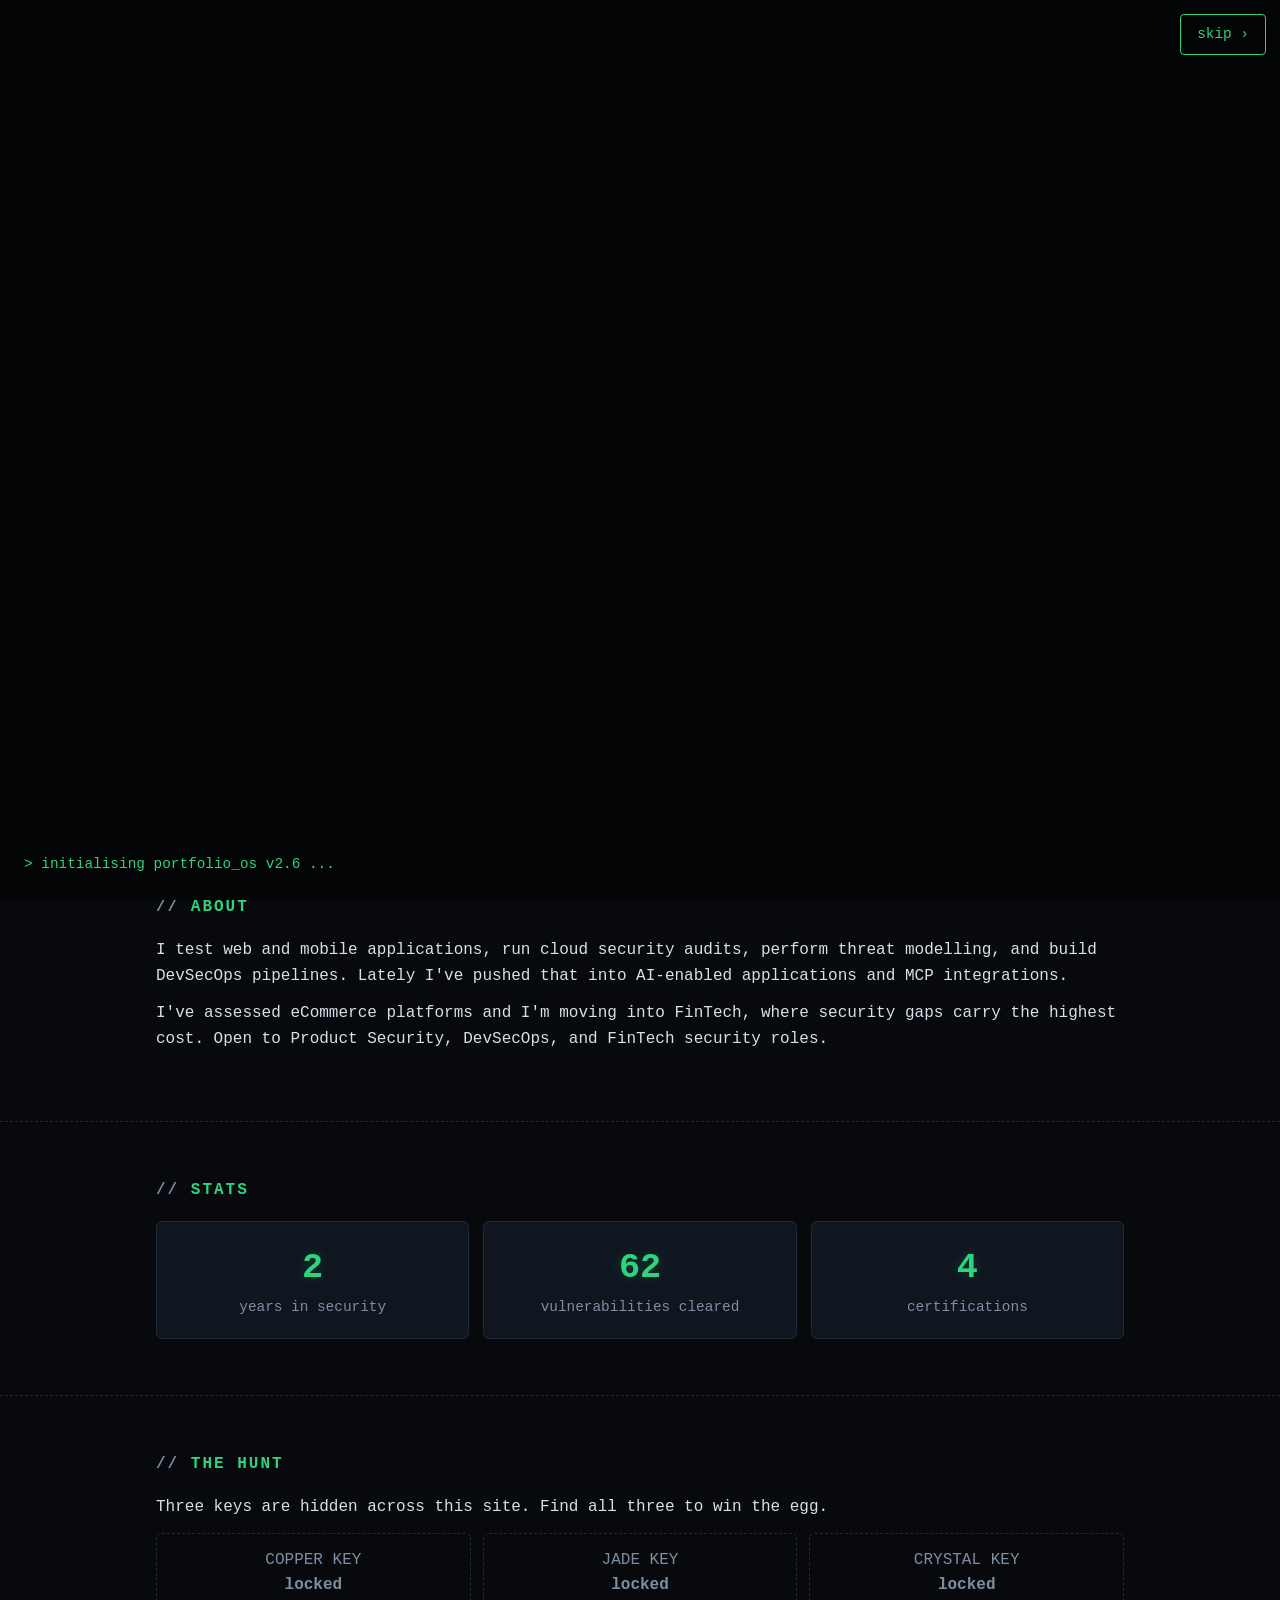
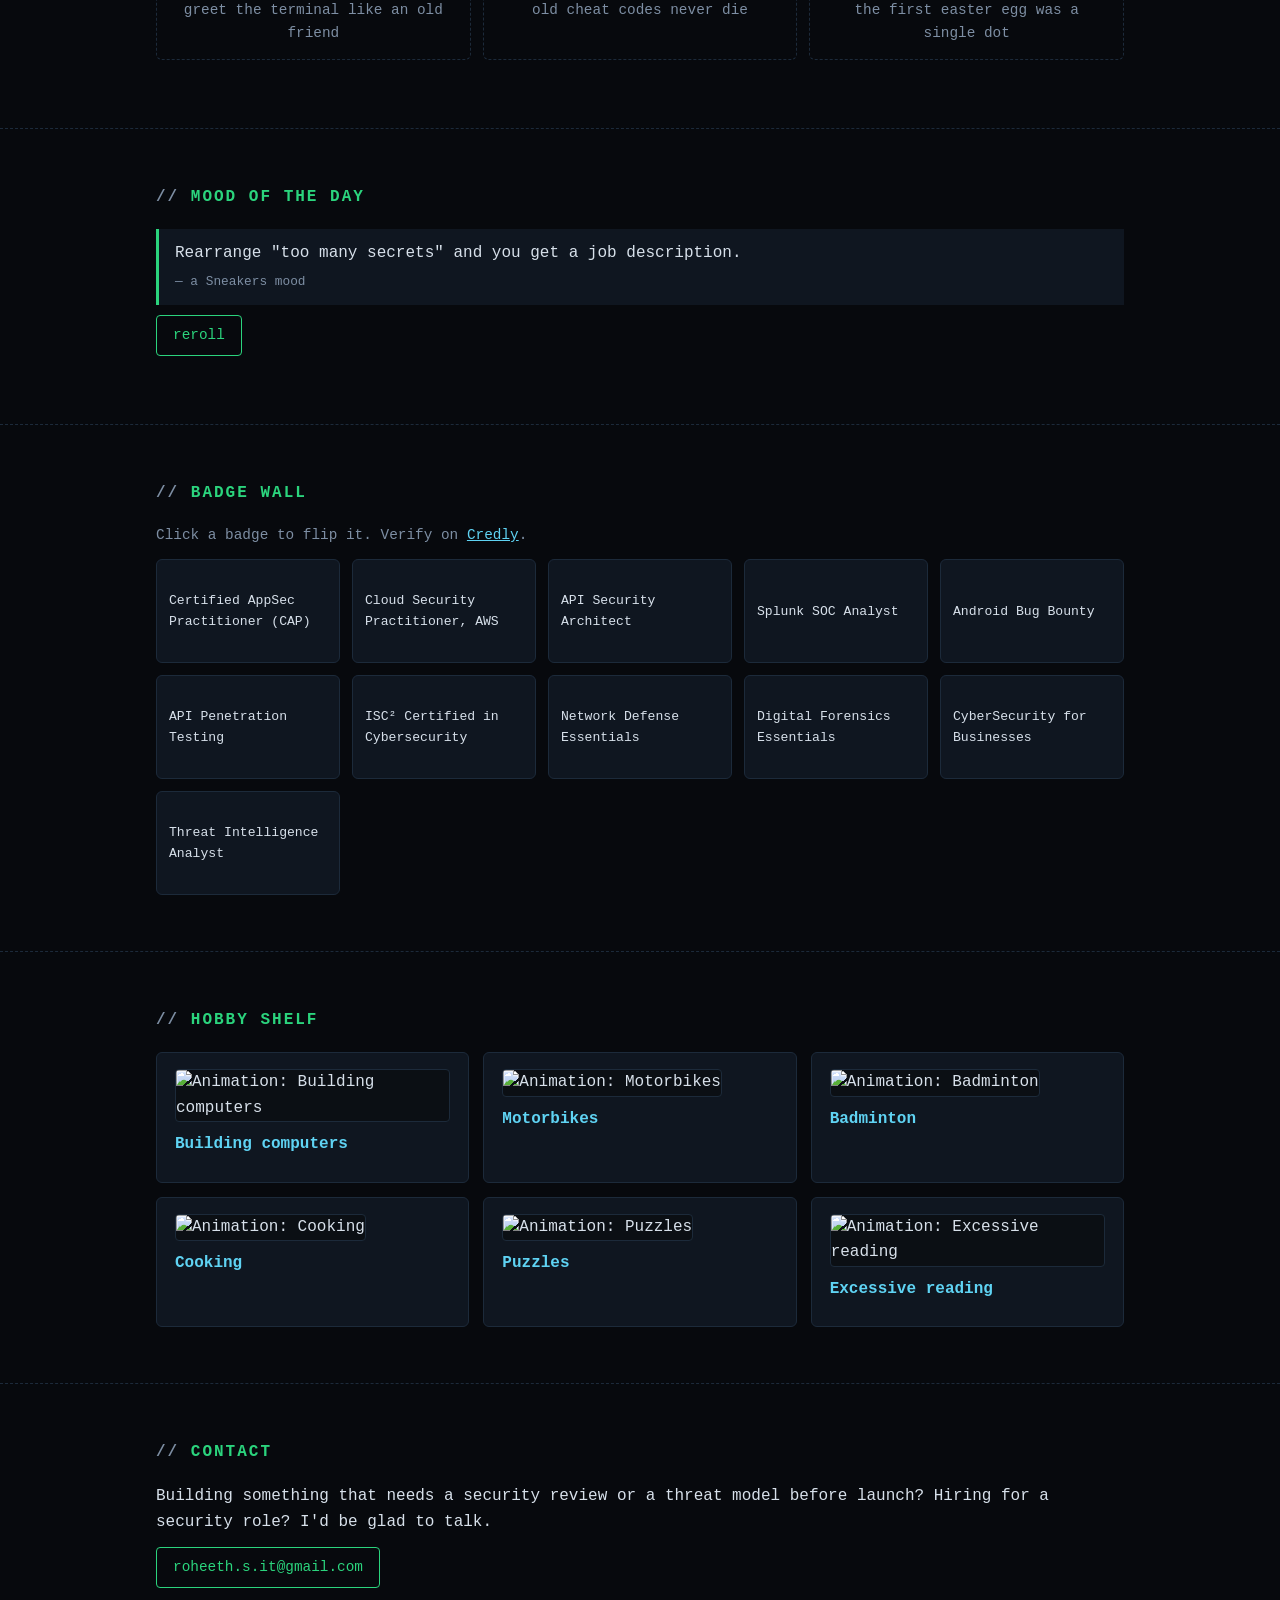
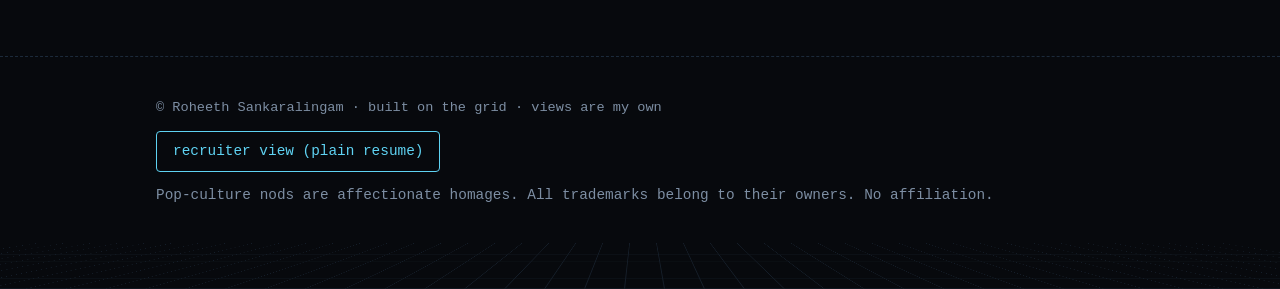
==== index.html @ 6120b622 "Add files via upload Yet to upload GIFs for tiles." ====
<!doctype html>
<html lang="en" data-theme="dark">
<head>
<meta charset="utf-8">
<meta name="viewport" content="width=device-width, initial-scale=1">
<title>Roheeth Sankaralingam | Senior Security Engineer</title>
<meta name="description" content="Senior Security Engineer: application, mobile, cloud, AI and MCP security, threat modelling, DevSecOps.">
<link rel="stylesheet" href="style.css">
</head>
<body>
<div id="boot"><button class="btn skip">skip ›</button><div class="out"></div></div>
<div id="xfade"></div>
<div id="progress"></div>
<div id="profiler"></div>
<nav class="top"><div class="wrap"><a class="brand" href="index.html">roheeth@ctos:~$</a><div class="links"><a href="index.html" class="on">home</a><a href="skills.html">skills</a><a href="photon.html">photon</a><a href="bahwan.html">bahwan</a><a href="resume.html">recruiter view</a></div></div></nav>

<header class="hero"><canvas id="rain" aria-hidden="true"></canvas><div class="wrap">
  <div>
    <p class="greet">&gt; Hello, friend.</p>
    <h1 class="glitch-text" data-text="Roheeth Sankaralingam">Roheeth Sankaralingam</h1>
    <p class="role">&gt; <span id="typed"></span><span class="caret"></span></p>
    <p class="lead">I find the flaw before someone else does, then help the team fix it in a way that holds. Five years across web, mobile, cloud, and AI-enabled application security.</p>
    <p><a class="btn" href="skills.html">open toolkit</a> <a class="btn alt" href="mailto:roheeth.s.it@gmail.com">say hi</a></p>
  </div>
  <div><svg class="avatar" viewBox="0 0 32 32" shape-rendering="crispEdges" role="img" aria-label="Original pixel-art hooded hacker with glowing mask">
  <rect x="9" y="2" width="14" height="2" fill="#1c2a3a"/><rect x="6" y="4" width="20" height="3" fill="#1c2a3a"/>
  <rect x="4" y="7" width="24" height="17" fill="#1c2a3a"/><rect x="5" y="6" width="22" height="1" fill="#2bd47d"/>
  <rect x="8" y="9" width="16" height="12" fill="#05070a"/>
  <rect x="10" y="12" width="4" height="2" fill="#2bd47d" class="eye"/><rect x="18" y="12" width="4" height="2" fill="#2bd47d" class="eye"/>
  <rect x="11" y="17" width="2" height="1" fill="#5fd3f3"/><rect x="13" y="18" width="6" height="1" fill="#5fd3f3"/><rect x="19" y="17" width="2" height="1" fill="#5fd3f3"/>
  <rect x="2" y="24" width="28" height="7" fill="#0f1620"/><rect x="2" y="24" width="28" height="1" fill="#2bd47d"/>
  <rect x="13" y="26" width="6" height="3" fill="#2bd47d"/>
  <rect x="0" y="13" width="32" height="1" fill="#ff4d6d" class="flick"/>
</svg></div>
</div></header>

<section><div class="wrap">
  <h2 class="reveal">about</h2>
  <p class="reveal">I test web and mobile applications, run cloud security audits, perform threat modelling, and build DevSecOps pipelines. Lately I've pushed that into AI-enabled applications and MCP integrations.</p>
  <p class="reveal">I've assessed eCommerce platforms and I'm moving into FinTech, where security gaps carry the highest cost. Open to Product Security, DevSecOps, and FinTech security roles.</p>
</div></section>

<section><div class="wrap">
  <h2 class="reveal">stats</h2>
  <div class="stats reveal">
    <div class="stat" data-profile="Experience|years|still curious|100"><div class="num" data-count="5">0</div><div class="muted">years in security</div></div>
    <div class="stat" data-profile="Findings|cleared|post-deployment VAPT|90"><div class="num" data-count="150" data-suffix="+">0</div><div class="muted">vulnerabilities cleared</div></div>
    <div class="stat" data-profile="Badges|collected|see wall below|80"><div class="num" data-count="11">0</div><div class="muted">certifications</div></div>
  </div>
</div></section>

<section id="hunt"><div class="wrap">
  <h2 class="reveal">the hunt</h2>
  <p class="reveal">Three keys are hidden across this site. Find all three to win the egg.</p>
  <div class="keys reveal">
    <div class="key copper">COPPER KEY<br><b>locked</b><div class="muted">greet the terminal like an old friend</div></div>
    <div class="key jade">JADE KEY<br><b>locked</b><div class="muted">old cheat codes never die</div></div>
    <div class="key crystal">CRYSTAL KEY<br><b>locked</b><div class="muted">the first easter egg was a single dot</div></div>
  </div>
  <p id="egg-msg" class="reveal"></p>
</div></section>

<section><div class="wrap">
  <h2 class="reveal">mood of the day</h2>
  <div id="mood" class="reveal"></div>
  <p style="margin-top:10px"><button id="mood-btn" class="btn">reroll</button></p>
</div></section>

<section><div class="wrap">
  <h2 class="reveal">badge wall</h2>
  <p class="muted reveal">Click a badge to flip it. Verify on <a href="https://www.credly.com/" target="_blank" rel="noopener">Credly</a>.</p>
  <div class="badges reveal"><div class="badge"><div class="badge-in"><div class="face">Certified AppSec Practitioner (CAP)</div><div class="face back">✓ unlocked · app security</div></div></div><div class="badge"><div class="badge-in"><div class="face">Cloud Security Practitioner, AWS</div><div class="face back">✓ unlocked · cloud</div></div></div><div class="badge"><div class="badge-in"><div class="face">API Security Architect</div><div class="face back">✓ unlocked · api architecture</div></div></div><div class="badge"><div class="badge-in"><div class="face">Splunk SOC Analyst</div><div class="face back">✓ unlocked · security operations</div></div></div><div class="badge"><div class="badge-in"><div class="face">Android Bug Bounty</div><div class="face back">✓ unlocked · mobile</div></div></div><div class="badge"><div class="badge-in"><div class="face">API Penetration Testing</div><div class="face back">✓ unlocked · api testing</div></div></div><div class="badge"><div class="badge-in"><div class="face">ISC² Certified in Cybersecurity</div><div class="face back">✓ unlocked · foundations</div></div></div><div class="badge"><div class="badge-in"><div class="face">Network Defense Essentials</div><div class="face back">✓ unlocked · network</div></div></div><div class="badge"><div class="badge-in"><div class="face">Digital Forensics Essentials</div><div class="face back">✓ unlocked · forensics</div></div></div><div class="badge"><div class="badge-in"><div class="face">CyberSecurity for Businesses</div><div class="face back">✓ unlocked · business risk</div></div></div><div class="badge"><div class="badge-in"><div class="face">Threat Intelligence Analyst</div><div class="face back">✓ unlocked · threat intel</div></div></div></div>
</div></section>

<section><div class="wrap">
  <h2 class="reveal">hobby shelf</h2>
  <div class="grid"><div class="card reveal" data-profile="Hardware|builder|cable management: questionable|90"><img src="gif/hobby-pc.gif" alt="Animation: Building computers" loading="lazy"><h3>Building computers</h3></div><div class="card reveal" data-profile="Mechanic|weekend|takes apart more than reassembles|70"><img src="gif/hobby-motorbike.gif" alt="Animation: Motorbikes" loading="lazy"><h3>Motorbikes</h3></div><div class="card reveal" data-profile="Athlete|smasher|net game strong|85"><img src="gif/hobby-badminton.gif" alt="Animation: Badminton" loading="lazy"><h3>Badminton</h3></div><div class="card reveal" data-profile="Chef|experimental|no CVEs reported yet|75"><img src="gif/hobby-cooking.gif" alt="Animation: Cooking" loading="lazy"><h3>Cooking</h3></div><div class="card reveal" data-profile="Solver|compulsive|see: The Hunt|95"><img src="gif/hobby-puzzle.gif" alt="Animation: Puzzles" loading="lazy"><h3>Puzzles</h3></div><div class="card reveal" data-profile="Reader|unstoppable|backlog: infinite|99"><img src="gif/hobby-reading.gif" alt="Animation: Excessive reading" loading="lazy"><h3>Excessive reading</h3></div></div>
</div></section>

<section><div class="wrap">
  <h2 class="reveal">contact</h2>
  <p class="reveal">Building something that needs a security review or a threat model before launch? Hiring for a security role? I'd be glad to talk.</p>
  <p class="reveal"><a class="btn" href="mailto:roheeth.s.it@gmail.com">roheeth.s.it@gmail.com</a></p>
</div></section>

<footer><div class="wrap">
  <p>© Roheeth Sankaralingam · built on the grid · views are my own</p>
  <p><a class="btn alt" href="resume.html">recruiter view (plain resume)</a></p>
  <p class="muted">Pop-culture nods are affectionate homages. All trademarks belong to their owners. No affiliation.</p>
</div></footer>
<div id="fx"><button class="btn" id="term-open">terminal [`]</button><button class="btn alt" id="theme">light mode</button></div>
<div id="term" role="dialog" aria-label="Terminal"><div class="bar"><span>roheeth@portfolio_os</span><button id="term-close" aria-label="Close">×</button></div><div class="out" id="term-out"></div><div class="row"><span>$&nbsp;</span><input id="term-in" autocomplete="off" aria-label="Terminal input"></div></div>
<script src="app.js"></script>
</body>
</html>
---- style.css ----
/* ===== Theme tokens: dark terminal by default, light via toggle ===== */
:root{--bg:#07090d;--panel:#0f1620;--line:#1c2a3a;--text:#d7e0ea;--muted:#7d8ea3;--green:#2bd47d;--cyan:#5fd3f3;--red:#ff4d6d;--yellow:#f0c850;--glow:rgba(43,212,125,.22)}
:root[data-theme="light"]{--bg:#f4f7fb;--panel:#ffffff;--line:#d6dfea;--text:#152033;--muted:#5a6b80;--green:#0f8f52;--cyan:#1f6fa8;--red:#c4304b;--yellow:#a37a00;--glow:rgba(31,111,168,.18)}
*{box-sizing:border-box}
html{scroll-behavior:smooth}
body{margin:0;font-family:"JetBrains Mono","Fira Code",ui-monospace,Menlo,Consolas,monospace;background:var(--bg);color:var(--text);line-height:1.6;overflow-x:hidden}
body::after{content:"";position:fixed;inset:0;pointer-events:none;z-index:50;background:repeating-linear-gradient(0deg,rgba(255,255,255,.025) 0 1px,transparent 1px 3px)}
:root[data-theme="light"] body::after{display:none}
a{color:var(--cyan)}
.wrap{max-width:1000px;margin:0 auto;padding:0 16px}
p{margin:0 0 12px}
h1{font-size:clamp(2rem,6vw,3.2rem);margin:0 0 6px;line-height:1.1;color:var(--text)}
h2{font-size:1rem;text-transform:uppercase;letter-spacing:2px;color:var(--green);margin:0 0 18px}
h2::before{content:"// ";color:var(--muted)}
h3{margin:0 0 8px;font-size:1rem;color:var(--cyan)}
ul{margin:0;padding-left:18px}li{margin-bottom:4px}
.muted{color:var(--muted);font-size:.9rem}
section{padding:56px 0;border-bottom:1px dashed var(--line)}

/* ===== Nav ===== */
nav.top{position:sticky;top:0;z-index:20;background:color-mix(in srgb,var(--bg) 88%,transparent);backdrop-filter:blur(6px);border-bottom:1px solid var(--line)}
nav.top .wrap{display:flex;flex-wrap:wrap;gap:6px 14px;align-items:center;justify-content:space-between;padding-top:10px;padding-bottom:10px}
.brand{color:var(--green);text-decoration:none;font-weight:bold}
.brand::after{content:"_";animation:blink 1s steps(1) infinite}
nav .links a{color:var(--muted);text-decoration:none;margin-left:12px;font-size:.9rem}
nav .links a.on,nav .links a:hover{color:var(--green)}
#progress{position:fixed;top:0;left:0;height:2px;width:0;background:var(--green);z-index:30;box-shadow:0 0 8px var(--green)}
@keyframes blink{50%{opacity:0}}

/* ===== Buttons ===== */
.btn{display:inline-block;padding:8px 16px;border:1px solid var(--green);color:var(--green);background:transparent;text-decoration:none;font:inherit;font-size:.9rem;cursor:pointer;border-radius:4px;transition:background .2s,color .2s,box-shadow .2s}
.btn:hover{background:var(--green);color:var(--bg);box-shadow:0 0 14px var(--glow)}
.btn.alt{border-color:var(--cyan);color:var(--cyan)}
.btn.alt:hover{background:var(--cyan);color:var(--bg)}
#fx{position:fixed;bottom:12px;right:12px;z-index:25;display:flex;gap:8px;flex-wrap:wrap;justify-content:flex-end}
#fx .btn{background:var(--panel)}

/* ===== Hero + matrix rain ===== */
header.hero{position:relative;min-height:88vh;display:flex;align-items:center;overflow:hidden;border-bottom:1px solid var(--line)}
#rain{position:absolute;inset:0;width:100%;height:100%;opacity:.18;z-index:0}
.hero .wrap{position:relative;z-index:1;display:grid;grid-template-columns:1.4fr 1fr;gap:28px;align-items:center;width:100%}
@media (max-width:760px){.hero .wrap{grid-template-columns:1fr}}
.greet{color:var(--green);margin-bottom:10px}
.role{color:var(--cyan);min-height:1.6em}
.caret{display:inline-block;width:8px;height:1em;background:var(--green);vertical-align:-2px;margin-left:2px;animation:blink 1s steps(1) infinite}
.lead{max-width:620px}
.glitch-text{position:relative;display:inline-block}
.glitch-text::before,.glitch-text::after{content:attr(data-text);position:absolute;left:0;top:0;width:100%;overflow:hidden;opacity:0}
.glitch-text::before{color:var(--red);animation:g1 4s infinite}
.glitch-text::after{color:var(--cyan);animation:g2 4s infinite}
@keyframes g1{0%,90%,100%{opacity:0}91%{opacity:.8;transform:translate(-3px,-1px);clip-path:inset(10% 0 55% 0)}94%{opacity:.8;transform:translate(3px,1px);clip-path:inset(60% 0 5% 0)}}
@keyframes g2{0%,92%,100%{opacity:0}93%{opacity:.8;transform:translate(3px,0);clip-path:inset(30% 0 40% 0)}96%{opacity:.8;transform:translate(-2px,1px);clip-path:inset(5% 0 75% 0)}}

/* ===== Avatar ===== */
.avatar{width:100%;max-width:260px;margin:0 auto;display:block;filter:drop-shadow(0 0 22px var(--glow));animation:float 4s ease-in-out infinite}
@keyframes float{50%{transform:translateY(-8px)}}
.avatar .eye{animation:eyes 4s infinite}
@keyframes eyes{0%,45%,55%,100%{opacity:1}50%{opacity:.2}}
.avatar .flick{animation:flick 6s steps(1) infinite;opacity:0}
@keyframes flick{0%,90%,100%{opacity:0}91%,94%{opacity:1}}

/* ===== Reveal ===== */
.reveal{opacity:0;transform:translateY(20px);transition:opacity .6s,transform .6s}
.reveal.in{opacity:1;transform:none}

/* ===== Cards ===== */
.grid{display:grid;gap:14px;grid-template-columns:repeat(auto-fit,minmax(250px,1fr))}
.card{position:relative;background:var(--panel);border:1px solid var(--line);border-radius:6px;padding:16px 18px;transition:transform .25s,border-color .25s,box-shadow .25s}
.card:hover{transform:translateY(-3px);border-color:var(--green);box-shadow:0 0 18px -6px var(--glow)}
.card img{width:100%;height:auto;aspect-ratio:16/9;object-fit:cover;border-radius:4px;border:1px solid var(--line);margin-bottom:10px;background:#0b0f14;image-rendering:pixelated}
.hidden{display:none!important}
.tabs{display:flex;flex-wrap:wrap;gap:8px;margin-bottom:18px}
.tab{background:transparent;color:var(--muted);border:1px solid var(--line);padding:6px 12px;cursor:pointer;font:inherit;font-size:.85rem;border-radius:4px}
.tab.active,.tab:hover{color:var(--green);border-color:var(--green)}

/* ===== ctOS-style profiler tooltip ===== */
#profiler{position:fixed;z-index:40;pointer-events:none;width:240px;background:rgba(7,9,13,.94);border:1px solid var(--cyan);border-left:3px solid var(--cyan);color:#d7e0ea;font-size:.75rem;padding:10px 12px;opacity:0;transform:translateY(6px);transition:opacity .15s,transform .15s}
#profiler.show{opacity:1;transform:none}
#profiler .hd{color:var(--cyan);letter-spacing:1px;margin-bottom:4px}
#profiler .row{display:flex;justify-content:space-between;gap:8px}
#profiler .k{color:#7d8ea3}
#profiler .bar{height:4px;background:#1c2a3a;margin-top:6px}
#profiler .bar i{display:block;height:100%;background:var(--green)}

/* ===== Stats ===== */
.stats{display:grid;gap:14px;grid-template-columns:repeat(auto-fit,minmax(160px,1fr))}
.stat{text-align:center;padding:18px;background:var(--panel);border:1px solid var(--line);border-radius:6px}
.stat .num{font-size:2.2rem;font-weight:bold;color:var(--green);text-shadow:0 0 12px var(--glow)}

/* ===== Badges ===== */
.badges{display:grid;gap:12px;grid-template-columns:repeat(auto-fill,minmax(180px,1fr))}
.badge{perspective:800px;height:104px;cursor:pointer}
.badge-in{position:relative;width:100%;height:100%;transition:transform .6s;transform-style:preserve-3d}
.badge.flip .badge-in{transform:rotateY(180deg)}
.face{position:absolute;inset:0;backface-visibility:hidden;border-radius:6px;padding:12px;display:flex;align-items:center;font-size:.82rem;background:var(--panel);border:1px solid var(--line)}
.face.back{transform:rotateY(180deg);border-color:var(--green);color:var(--green)}

/* ===== Timeline ===== */
.timeline{border-left:2px solid var(--line);padding-left:22px}
.tl{position:relative;margin-bottom:24px}
.tl::before{content:"";position:absolute;left:-29px;top:6px;width:12px;height:12px;background:var(--green);box-shadow:0 0 10px var(--green)}

/* ===== Mood ===== */
#mood{border-left:3px solid var(--green);background:var(--panel);padding:12px 16px;min-height:60px}
#mood .src{display:block;color:var(--muted);font-size:.8rem;margin-top:6px}

/* ===== The Hunt (keys) ===== */
.keys{display:flex;gap:12px;flex-wrap:wrap;margin:12px 0}
.key{flex:1;min-width:150px;padding:14px;border:1px dashed var(--line);border-radius:6px;text-align:center;color:var(--muted)}
.key.got{border-style:solid;color:var(--bg);font-weight:bold}
.key.copper.got{background:#c77b43}.key.jade.got{background:#2fae7a}.key.crystal.got{background:#9fd8ff}
#egg-msg{color:var(--green)}
.egg{display:inline-block;width:6px;height:6px;background:var(--muted);opacity:.35;cursor:pointer;vertical-align:middle;margin-left:6px}
.egg:hover{opacity:1;background:var(--yellow)}

/* ===== Terminal ===== */
#term{position:fixed;right:12px;bottom:60px;width:min(460px,calc(100vw - 24px));height:320px;background:#05070a;color:#b6ffd6;font-size:.82rem;border:1px solid var(--green);border-radius:6px;display:none;flex-direction:column;z-index:45;box-shadow:0 0 30px rgba(43,212,125,.25)}
#term.open{display:flex}
#term .bar{display:flex;justify-content:space-between;padding:6px 10px;background:#0d1a12;color:#7ddca8}
#term .bar button{background:none;border:0;color:#7ddca8;cursor:pointer;font-size:1rem}
#term .out{flex:1;overflow:auto;padding:10px;white-space:pre-wrap}
#term .row{display:flex;padding:0 10px 10px}
#term input{flex:1;background:transparent;border:0;color:inherit;font:inherit;outline:none}

/* ===== Boot screen ===== */
#boot{position:fixed;inset:0;z-index:100;background:#030405;color:#2bd47d;font-size:.9rem;padding:24px;display:none;flex-direction:column;justify-content:flex-end;white-space:pre-wrap}
#boot.show{display:flex}
#boot .skip{position:absolute;top:14px;right:14px}

/* ===== Page glitch transition ===== */
#xfade{position:fixed;inset:0;z-index:90;pointer-events:none;background:#030405;opacity:0}
#xfade.go{animation:xf .35s steps(4) forwards}
@keyframes xf{0%{opacity:0}50%{opacity:1;clip-path:inset(0 0 40% 0)}100%{opacity:1}}

/* ===== Matrix (Konami) ===== */
body.matrix{--bg:#000;--panel:#020b04;--line:#0f3a1c;--text:#3dff7a;--muted:#1f9a49;--cyan:#7bffa8}
body.matrix #rain{opacity:.5}

/* ===== Neon grid footer (Tron nod) ===== */
footer{position:relative;padding:40px 0 70px;color:var(--muted);font-size:.85rem;overflow:hidden}
footer::before{content:"";position:absolute;left:-20%;right:-20%;bottom:0;height:120px;background:linear-gradient(transparent 0 0),repeating-linear-gradient(90deg,var(--line) 0 1px,transparent 1px 40px),repeating-linear-gradient(0deg,var(--line) 0 1px,transparent 1px 20px);transform:perspective(200px) rotateX(55deg);transform-origin:bottom;opacity:.6;pointer-events:none}
footer .wrap{position:relative}

@media (prefers-reduced-motion:reduce){*,*::before,*::after{animation:none!important;transition:none!important}.reveal{opacity:1;transform:none}html{scroll-behavior:auto}#rain{display:none}}
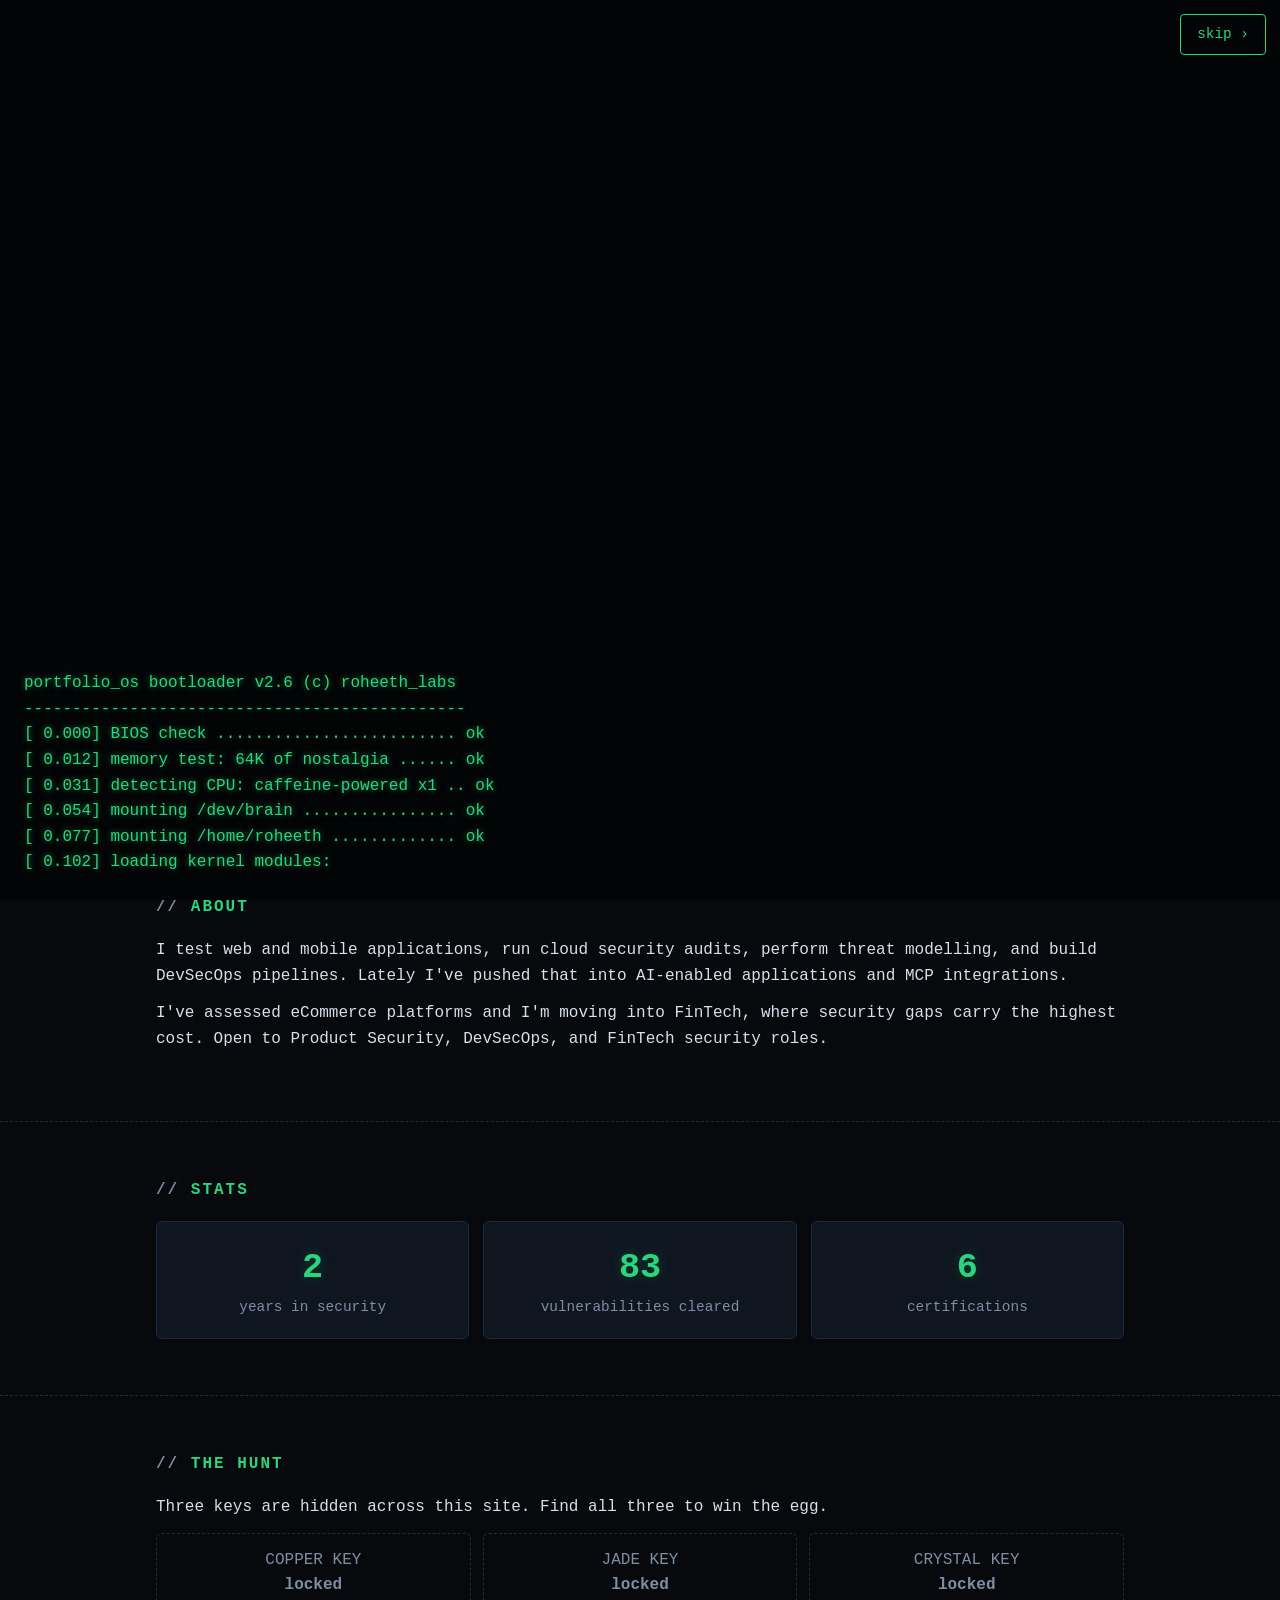
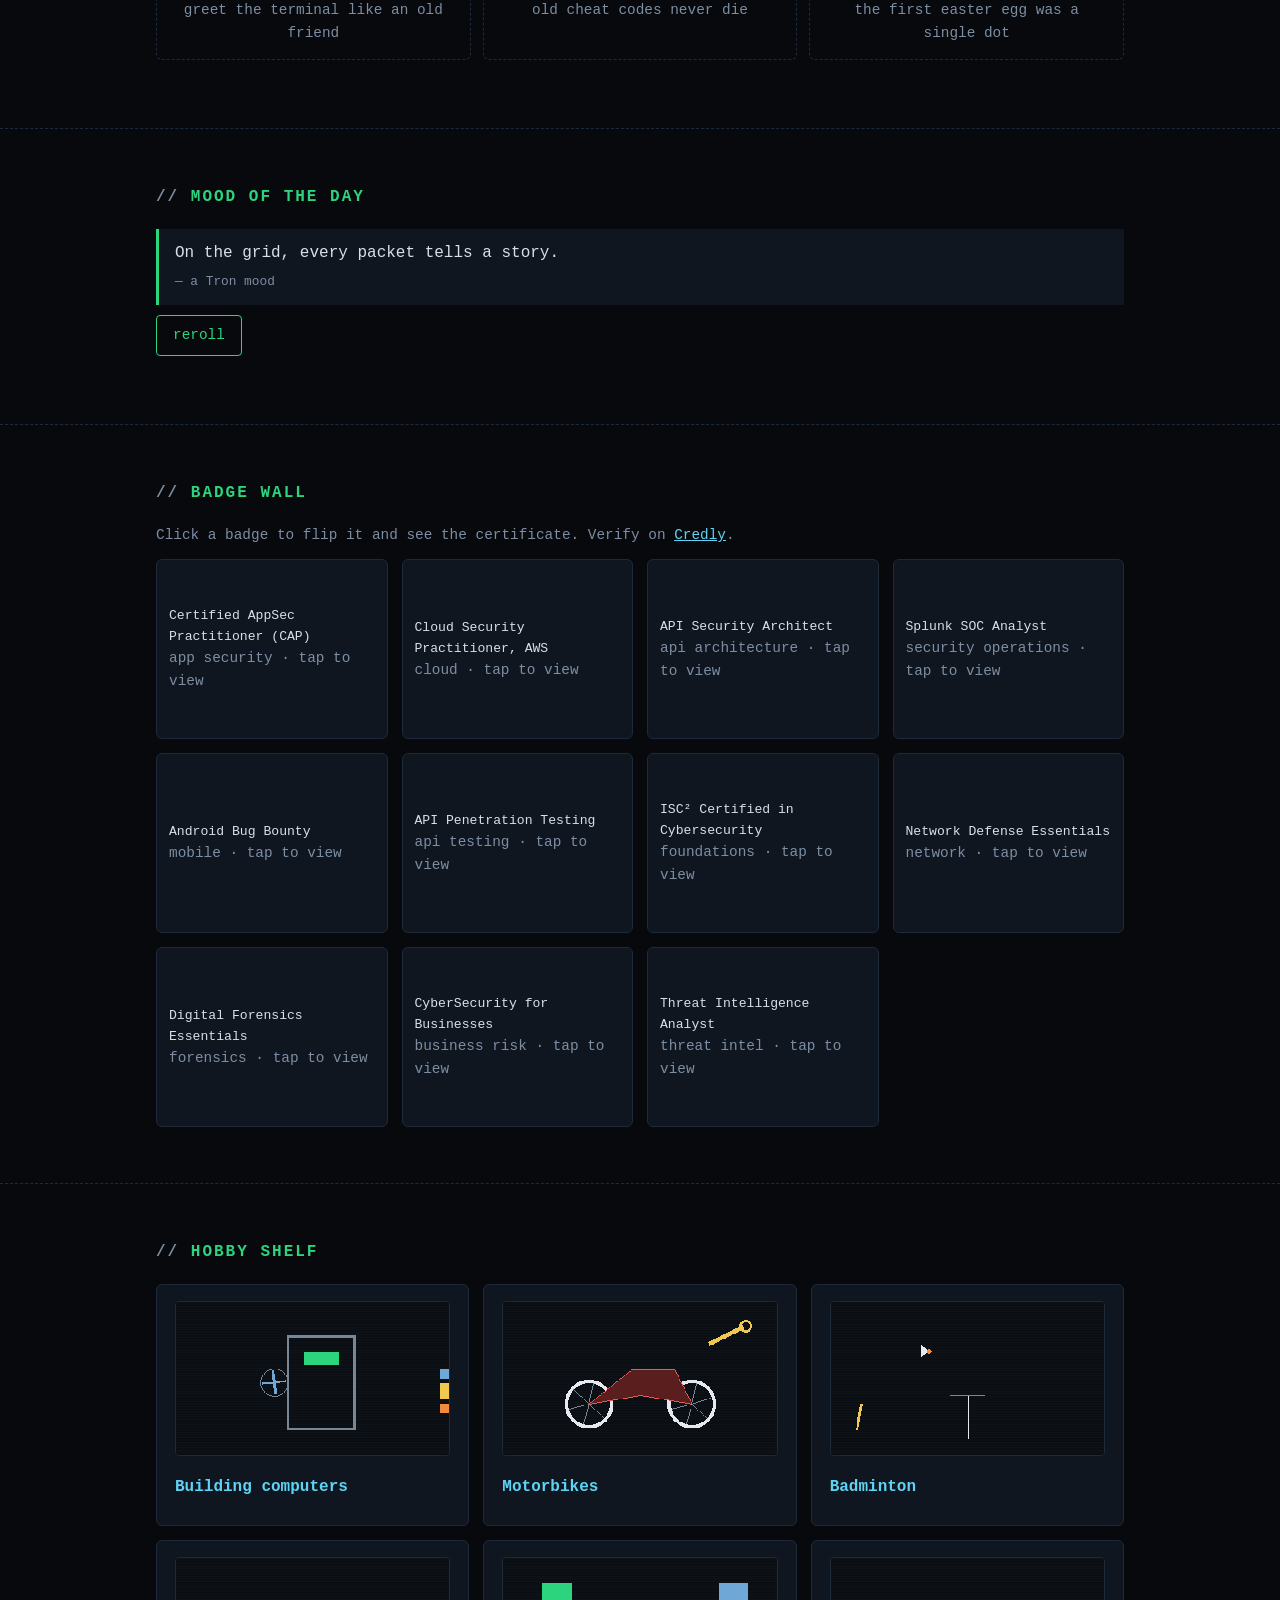
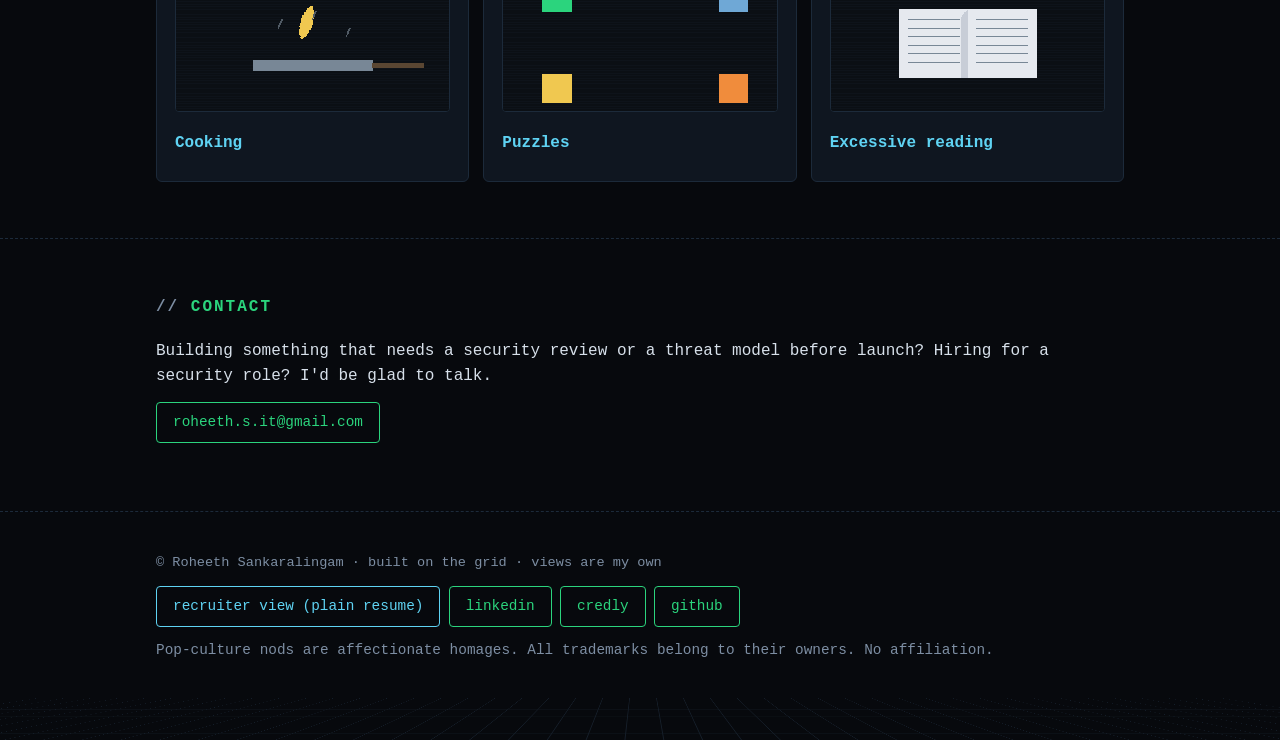
==== commit d6c3916b: "badge update, adding certificate PNGs" ====
--- a/index.html
+++ b/index.html
@@ -68,8 +68,8 @@
 
 <section><div class="wrap">
   <h2 class="reveal">badge wall</h2>
-  <p class="muted reveal">Click a badge to flip it. Verify on <a href="https://www.credly.com/" target="_blank" rel="noopener">Credly</a>.</p>
-  <div class="badges reveal"><div class="badge"><div class="badge-in"><div class="face">Certified AppSec Practitioner (CAP)</div><div class="face back">✓ unlocked · app security</div></div></div><div class="badge"><div class="badge-in"><div class="face">Cloud Security Practitioner, AWS</div><div class="face back">✓ unlocked · cloud</div></div></div><div class="badge"><div class="badge-in"><div class="face">API Security Architect</div><div class="face back">✓ unlocked · api architecture</div></div></div><div class="badge"><div class="badge-in"><div class="face">Splunk SOC Analyst</div><div class="face back">✓ unlocked · security operations</div></div></div><div class="badge"><div class="badge-in"><div class="face">Android Bug Bounty</div><div class="face back">✓ unlocked · mobile</div></div></div><div class="badge"><div class="badge-in"><div class="face">API Penetration Testing</div><div class="face back">✓ unlocked · api testing</div></div></div><div class="badge"><div class="badge-in"><div class="face">ISC² Certified in Cybersecurity</div><div class="face back">✓ unlocked · foundations</div></div></div><div class="badge"><div class="badge-in"><div class="face">Network Defense Essentials</div><div class="face back">✓ unlocked · network</div></div></div><div class="badge"><div class="badge-in"><div class="face">Digital Forensics Essentials</div><div class="face back">✓ unlocked · forensics</div></div></div><div class="badge"><div class="badge-in"><div class="face">CyberSecurity for Businesses</div><div class="face back">✓ unlocked · business risk</div></div></div><div class="badge"><div class="badge-in"><div class="face">Threat Intelligence Analyst</div><div class="face back">✓ unlocked · threat intel</div></div></div></div>
+  <p class="muted reveal">Click a badge to flip it and see the certificate. Verify on <a href="https://www.credly.com/users/roheeth-s/badges/credly" target="_blank" rel="noopener">Credly</a>.</p>
+  <div class="badges reveal"><div class="badge"><div class="badge-in"><div class="face"><span>Certified AppSec Practitioner (CAP)<br><small class="muted">app security · tap to view</small></span></div><div class="face back"><img class="cert-img" data-cert="certs/01-cap" alt="Certificate: Certified AppSec Practitioner (CAP)" loading="lazy"><a class="cert-open" href="#" target="_blank" rel="noopener">view full size ↗</a></div></div></div><div class="badge"><div class="badge-in"><div class="face"><span>Cloud Security Practitioner, AWS<br><small class="muted">cloud · tap to view</small></span></div><div class="face back"><img class="cert-img" data-cert="certs/02-ccsp-aws" alt="Certificate: Cloud Security Practitioner, AWS" loading="lazy"><a class="cert-open" href="#" target="_blank" rel="noopener">view full size ↗</a></div></div></div><div class="badge"><div class="badge-in"><div class="face"><span>API Security Architect<br><small class="muted">api architecture · tap to view</small></span></div><div class="face back"><img class="cert-img" data-cert="certs/03-api-security-architect" alt="Certificate: API Security Architect" loading="lazy"><a class="cert-open" href="#" target="_blank" rel="noopener">view full size ↗</a></div></div></div><div class="badge"><div class="badge-in"><div class="face"><span>Splunk SOC Analyst<br><small class="muted">security operations · tap to view</small></span></div><div class="face back"><img class="cert-img" data-cert="certs/04-splunk-soc" alt="Certificate: Splunk SOC Analyst" loading="lazy"><a class="cert-open" href="#" target="_blank" rel="noopener">view full size ↗</a></div></div></div><div class="badge"><div class="badge-in"><div class="face"><span>Android Bug Bounty<br><small class="muted">mobile · tap to view</small></span></div><div class="face back"><img class="cert-img" data-cert="certs/05-android-bug-bounty" alt="Certificate: Android Bug Bounty" loading="lazy"><a class="cert-open" href="#" target="_blank" rel="noopener">view full size ↗</a></div></div></div><div class="badge"><div class="badge-in"><div class="face"><span>API Penetration Testing<br><small class="muted">api testing · tap to view</small></span></div><div class="face back"><img class="cert-img" data-cert="certs/06-api-pentesting" alt="Certificate: API Penetration Testing" loading="lazy"><a class="cert-open" href="#" target="_blank" rel="noopener">view full size ↗</a></div></div></div><div class="badge"><div class="badge-in"><div class="face"><span>ISC² Certified in Cybersecurity<br><small class="muted">foundations · tap to view</small></span></div><div class="face back"><img class="cert-img" data-cert="certs/07-isc2-cc" alt="Certificate: ISC² Certified in Cybersecurity" loading="lazy"><a class="cert-open" href="#" target="_blank" rel="noopener">view full size ↗</a></div></div></div><div class="badge"><div class="badge-in"><div class="face"><span>Network Defense Essentials<br><small class="muted">network · tap to view</small></span></div><div class="face back"><img class="cert-img" data-cert="certs/08-network-defense" alt="Certificate: Network Defense Essentials" loading="lazy"><a class="cert-open" href="#" target="_blank" rel="noopener">view full size ↗</a></div></div></div><div class="badge"><div class="badge-in"><div class="face"><span>Digital Forensics Essentials<br><small class="muted">forensics · tap to view</small></span></div><div class="face back"><img class="cert-img" data-cert="certs/09-digital-forensics" alt="Certificate: Digital Forensics Essentials" loading="lazy"><a class="cert-open" href="#" target="_blank" rel="noopener">view full size ↗</a></div></div></div><div class="badge"><div class="badge-in"><div class="face"><span>CyberSecurity for Businesses<br><small class="muted">business risk · tap to view</small></span></div><div class="face back"><img class="cert-img" data-cert="certs/10-cybersecurity-business" alt="Certificate: CyberSecurity for Businesses" loading="lazy"><a class="cert-open" href="#" target="_blank" rel="noopener">view full size ↗</a></div></div></div><div class="badge"><div class="badge-in"><div class="face"><span>Threat Intelligence Analyst<br><small class="muted">threat intel · tap to view</small></span></div><div class="face back"><img class="cert-img" data-cert="certs/11-threat-intel" alt="Certificate: Threat Intelligence Analyst" loading="lazy"><a class="cert-open" href="#" target="_blank" rel="noopener">view full size ↗</a></div></div></div></div>
 </div></section>
 
 <section><div class="wrap">
@@ -85,7 +85,7 @@
 
 <footer><div class="wrap">
   <p>© Roheeth Sankaralingam · built on the grid · views are my own</p>
-  <p><a class="btn alt" href="resume.html">recruiter view (plain resume)</a></p>
+  <p><a class="btn alt" href="resume.html">recruiter view (plain resume)</a> <a class="btn" href="https://www.linkedin.com/in/roheeth-s-057416166/" target="_blank" rel="noopener">linkedin</a> <a class="btn" href="https://www.credly.com/users/roheeth-s/badges/credly" target="_blank" rel="noopener">credly</a> <a class="btn" href="https://github.com/retr0-secops" target="_blank" rel="noopener">github</a></p>
   <p class="muted">Pop-culture nods are affectionate homages. All trademarks belong to their owners. No affiliation.</p>
 </div></footer>
 <div id="fx"><button class="btn" id="term-open">terminal [`]</button><button class="btn alt" id="theme">light mode</button></div>
--- a/style.css
+++ b/style.css
@@ -88,12 +88,14 @@
 .stat .num{font-size:2.2rem;font-weight:bold;color:var(--green);text-shadow:0 0 12px var(--glow)}
 
 /* ===== Badges ===== */
-.badges{display:grid;gap:12px;grid-template-columns:repeat(auto-fill,minmax(180px,1fr))}
-.badge{perspective:800px;height:104px;cursor:pointer}
+.badges{display:grid;gap:14px;grid-template-columns:repeat(auto-fill,minmax(220px,1fr))}
+.badge{perspective:900px;height:180px;cursor:pointer}
 .badge-in{position:relative;width:100%;height:100%;transition:transform .6s;transform-style:preserve-3d}
 .badge.flip .badge-in{transform:rotateY(180deg)}
 .face{position:absolute;inset:0;backface-visibility:hidden;border-radius:6px;padding:12px;display:flex;align-items:center;font-size:.82rem;background:var(--panel);border:1px solid var(--line)}
-.face.back{transform:rotateY(180deg);border-color:var(--green);color:var(--green)}
+.face.back{transform:rotateY(180deg);border-color:var(--green);color:var(--green);flex-direction:column;justify-content:center;padding:8px;gap:6px}
+.cert-img{width:100%;flex:1;min-height:0;object-fit:contain;background:#fff;border-radius:3px}
+.cert-open{font-size:.75rem;color:var(--green)}
 
 /* ===== Timeline ===== */
 .timeline{border-left:2px solid var(--line);padding-left:22px}
@@ -123,7 +125,7 @@
 #term input{flex:1;background:transparent;border:0;color:inherit;font:inherit;outline:none}
 
 /* ===== Boot screen ===== */
-#boot{position:fixed;inset:0;z-index:100;background:#030405;color:#2bd47d;font-size:.9rem;padding:24px;display:none;flex-direction:column;justify-content:flex-end;white-space:pre-wrap}
+#boot{position:fixed;inset:0;z-index:100;background:#030405;color:#2bd47d;font-size:clamp(.7rem,1.6vw,1rem);padding:24px;display:none;flex-direction:column;justify-content:flex-end;white-space:pre;overflow:hidden;text-shadow:0 0 6px rgba(43,212,125,.6)}
 #boot.show{display:flex}
 #boot .skip{position:absolute;top:14px;right:14px}
 
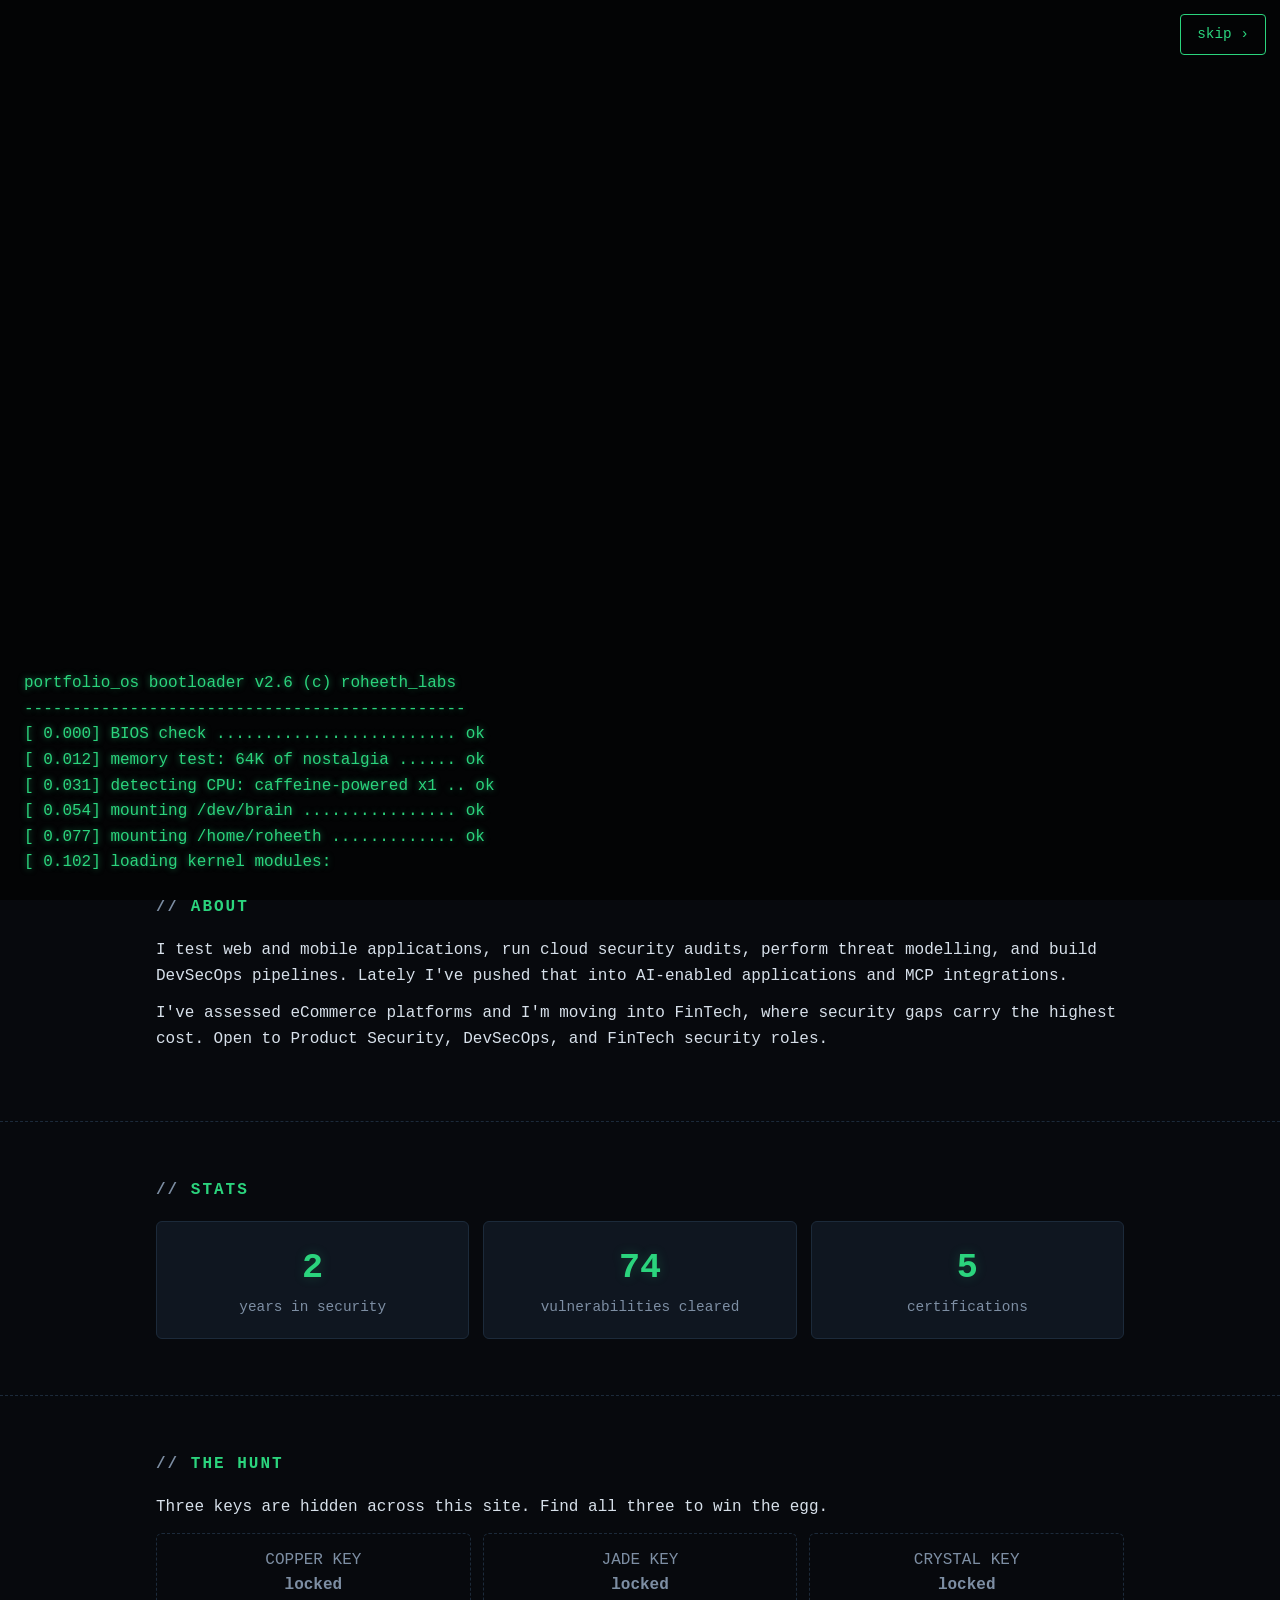
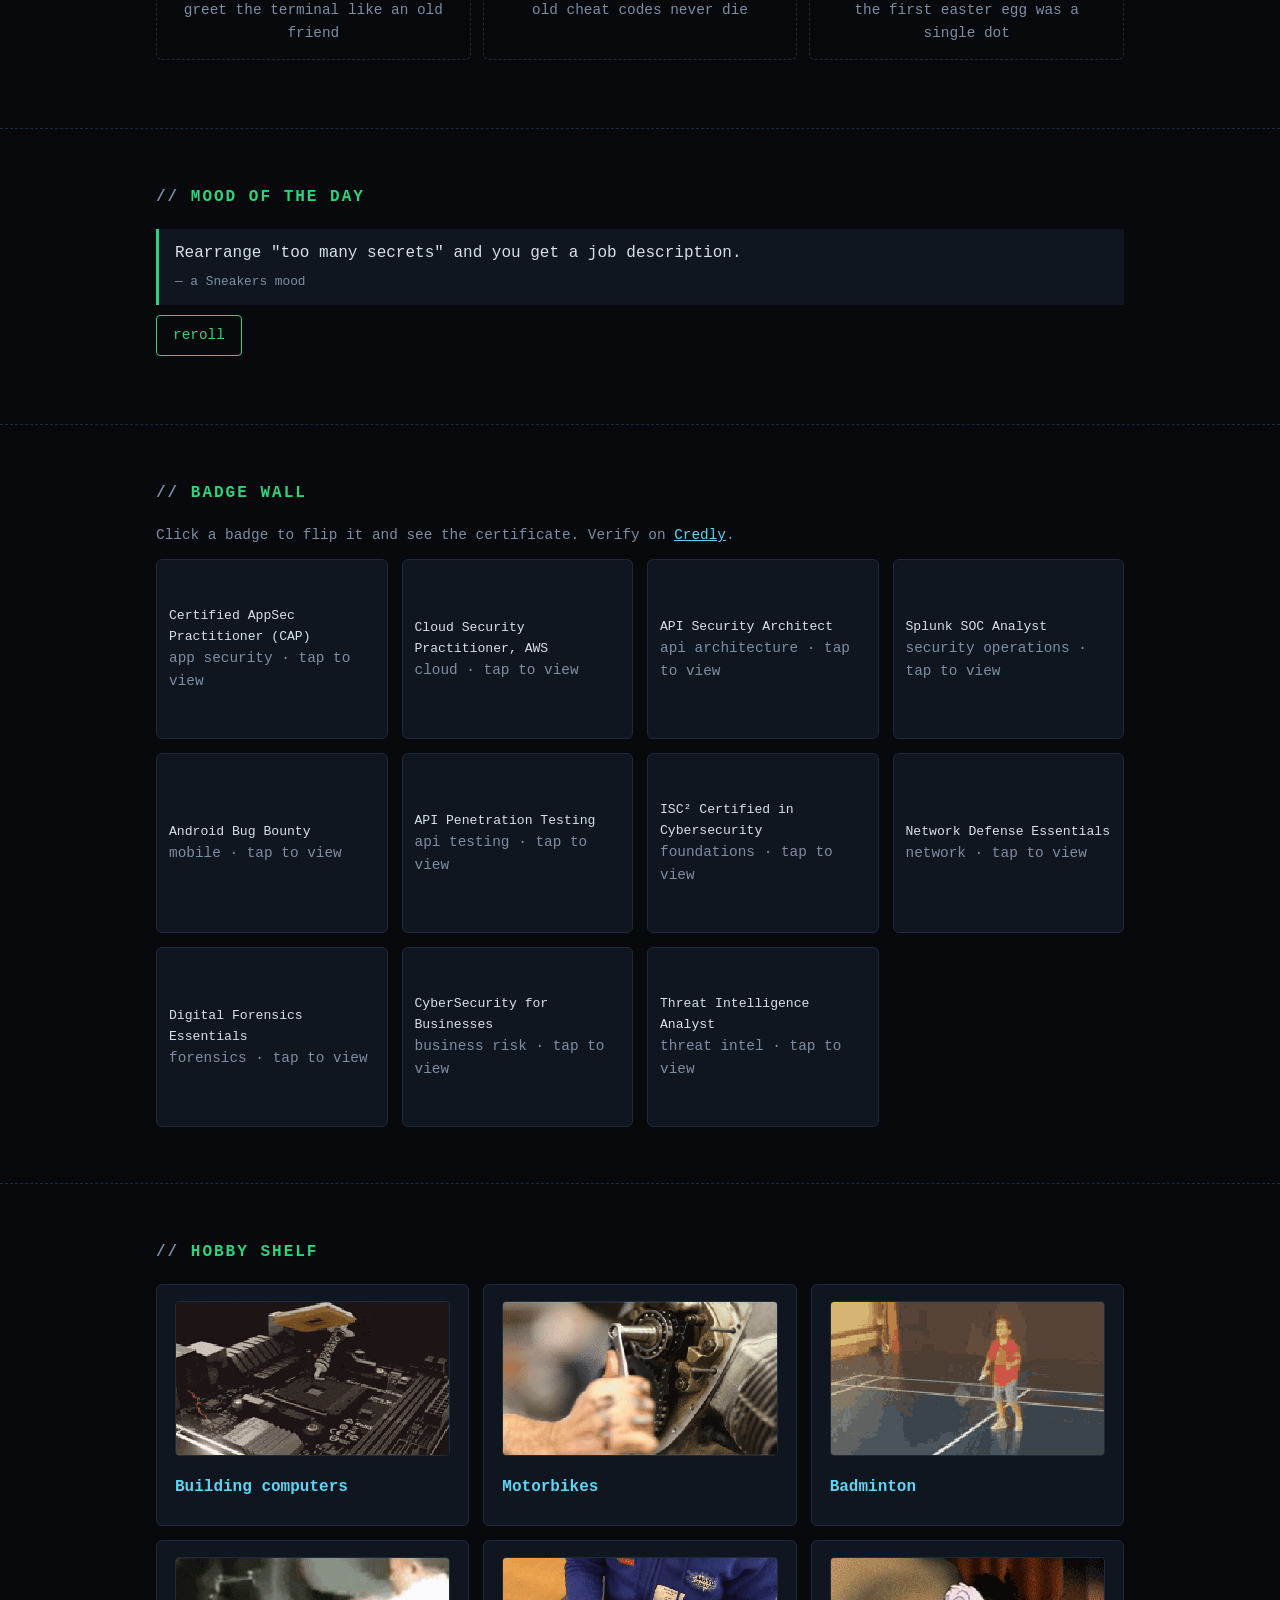
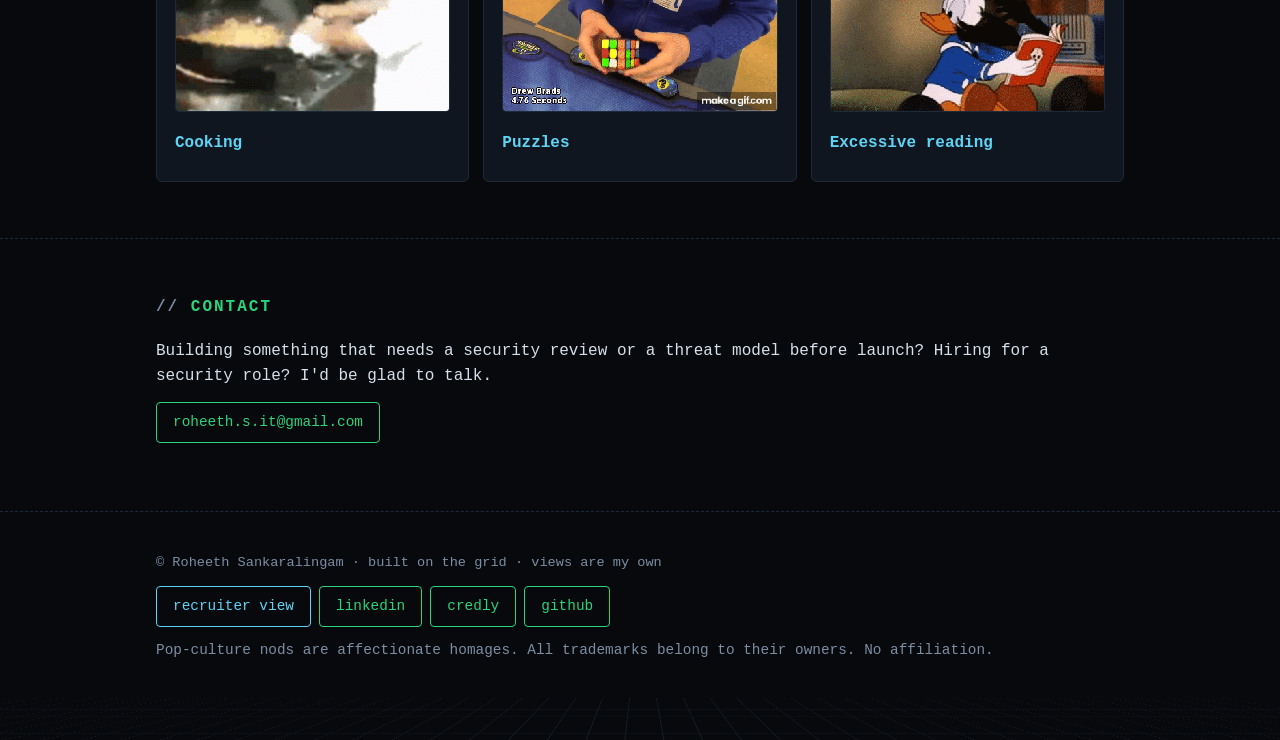
==== commit ecca9930: "added recruiter button, made UI changes to recruiter mode" ====
--- a/index.html
+++ b/index.html
@@ -20,7 +20,7 @@
     <h1 class="glitch-text" data-text="Roheeth Sankaralingam">Roheeth Sankaralingam</h1>
     <p class="role">&gt; <span id="typed"></span><span class="caret"></span></p>
     <p class="lead">I find the flaw before someone else does, then help the team fix it in a way that holds. Five years across web, mobile, cloud, and AI-enabled application security.</p>
-    <p><a class="btn" href="skills.html">open toolkit</a> <a class="btn alt" href="mailto:roheeth.s.it@gmail.com">say hi</a></p>
+    <p><a class="btn" href="skills.html">open toolkit</a> <a class="btn" href="resume.html" style="border-color:var(--yellow);color:var(--yellow)">recruiter view</a> <a class="btn alt" href="mailto:roheeth.s.it@gmail.com">say hi</a></p>
   </div>
   <div><svg class="avatar" viewBox="0 0 32 32" shape-rendering="crispEdges" role="img" aria-label="Original pixel-art hooded hacker with glowing mask">
   <rect x="9" y="2" width="14" height="2" fill="#1c2a3a"/><rect x="6" y="4" width="20" height="3" fill="#1c2a3a"/>
@@ -85,7 +85,7 @@
 
 <footer><div class="wrap">
   <p>© Roheeth Sankaralingam · built on the grid · views are my own</p>
-  <p><a class="btn alt" href="resume.html">recruiter view (plain resume)</a> <a class="btn" href="https://www.linkedin.com/in/roheeth-s-057416166/" target="_blank" rel="noopener">linkedin</a> <a class="btn" href="https://www.credly.com/users/roheeth-s/badges/credly" target="_blank" rel="noopener">credly</a> <a class="btn" href="https://github.com/retr0-secops" target="_blank" rel="noopener">github</a></p>
+  <p><a class="btn alt" href="resume.html">recruiter view</a> <a class="btn" href="https://www.linkedin.com/in/roheeth-s-057416166/" target="_blank" rel="noopener">linkedin</a> <a class="btn" href="https://www.credly.com/users/roheeth-s/badges/credly" target="_blank" rel="noopener">credly</a> <a class="btn" href="https://github.com/retr0-secops" target="_blank" rel="noopener">github</a></p>
   <p class="muted">Pop-culture nods are affectionate homages. All trademarks belong to their owners. No affiliation.</p>
 </div></footer>
 <div id="fx"><button class="btn" id="term-open">terminal [`]</button><button class="btn alt" id="theme">light mode</button></div>
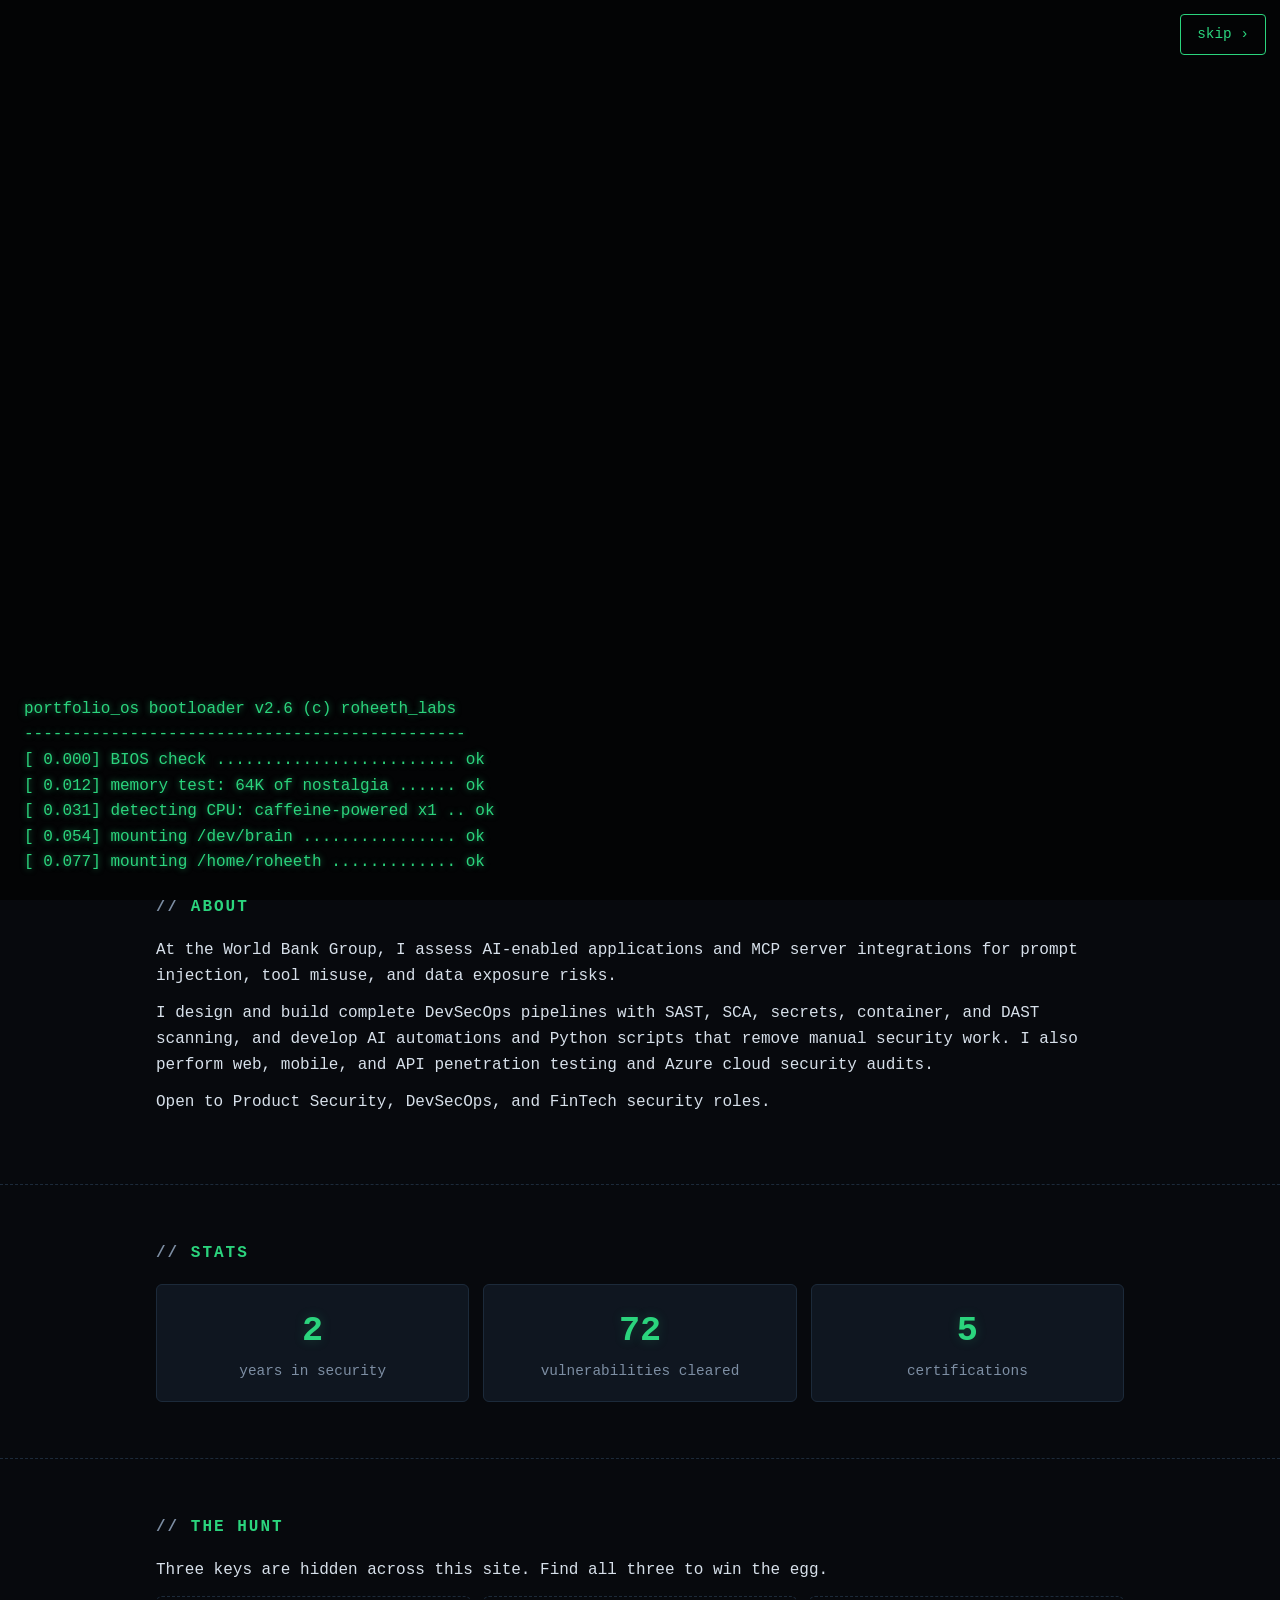
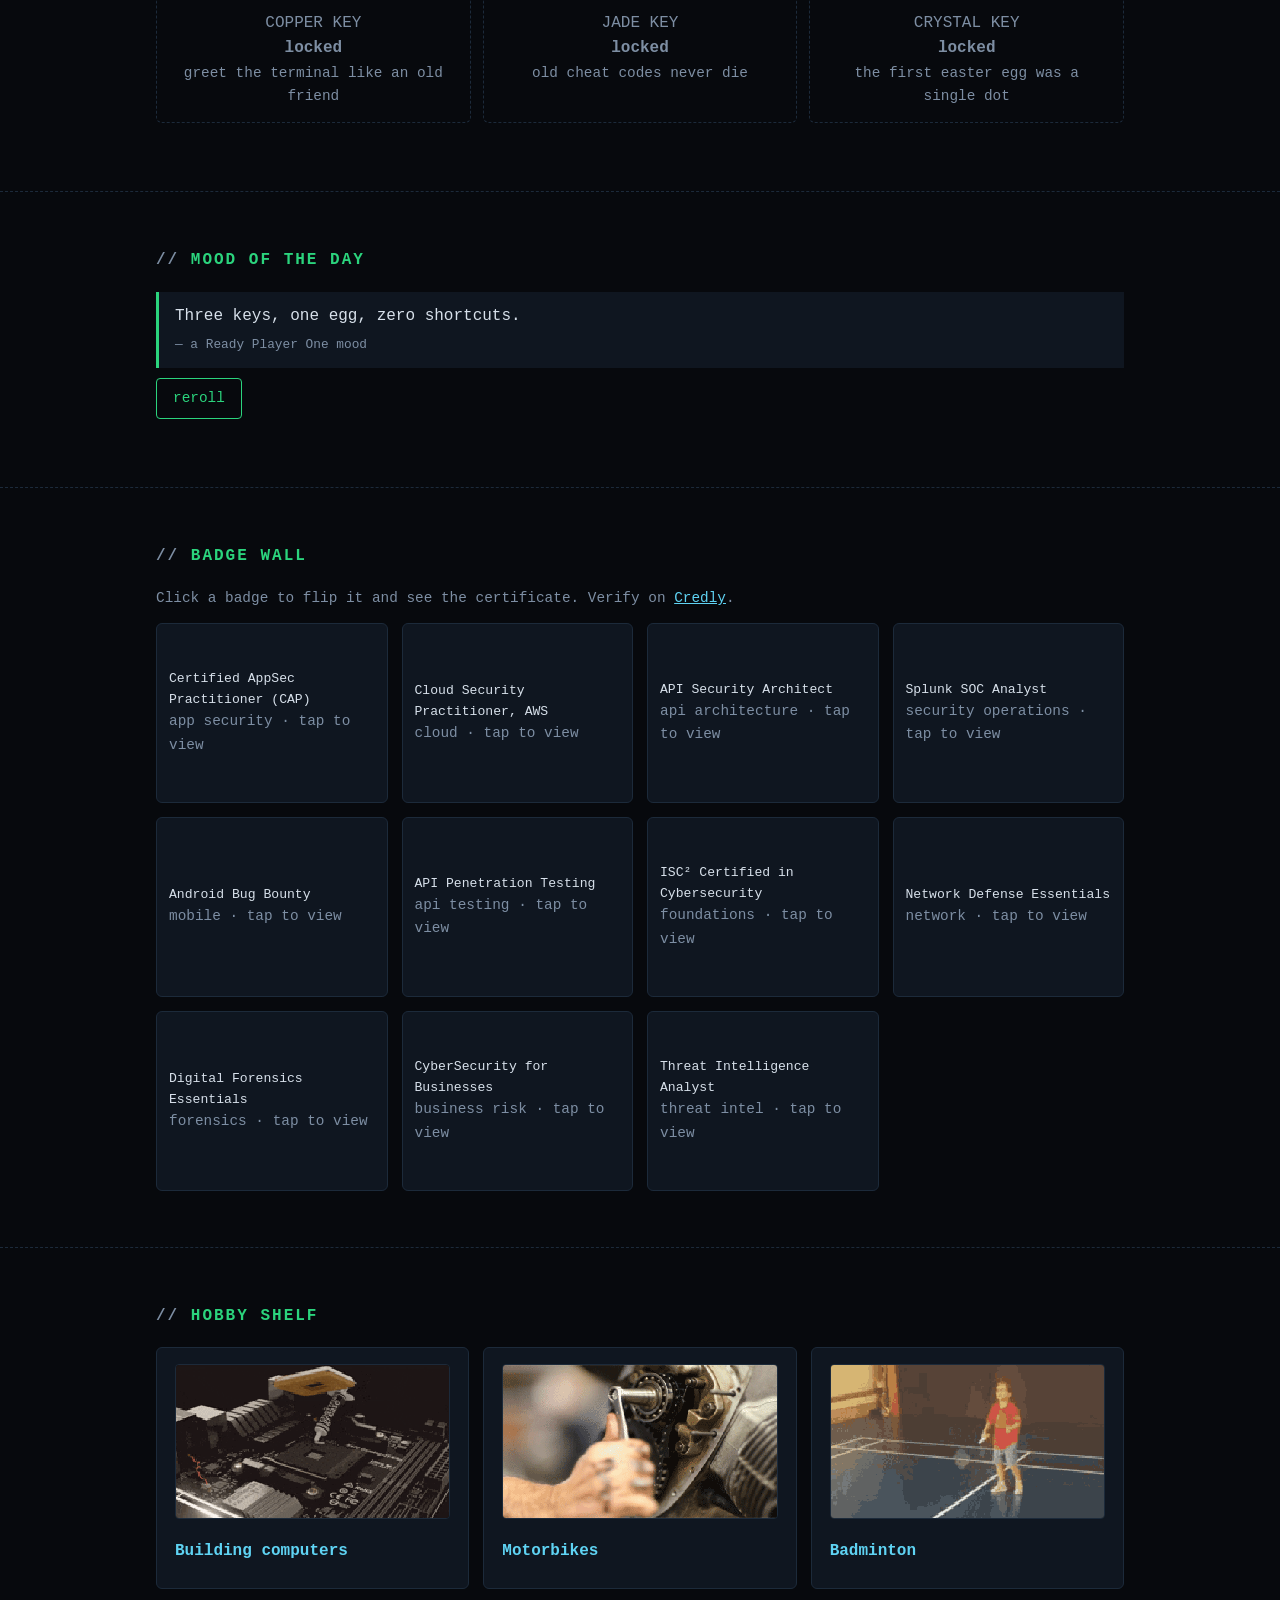
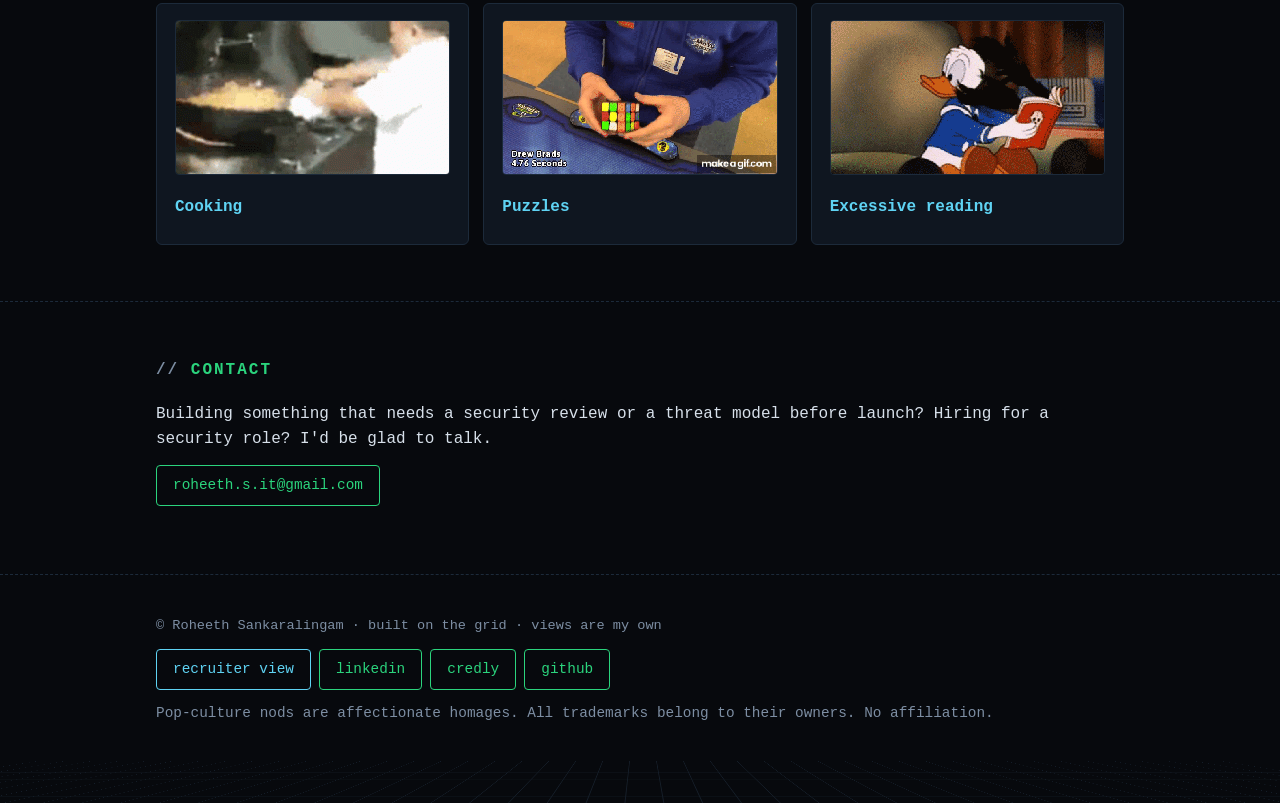
==== commit 53b6a8cb: "Modified experience" ====
--- a/index.html
+++ b/index.html
@@ -19,7 +19,7 @@
     <p class="greet">&gt; Hello, friend.</p>
     <h1 class="glitch-text" data-text="Roheeth Sankaralingam">Roheeth Sankaralingam</h1>
     <p class="role">&gt; <span id="typed"></span><span class="caret"></span></p>
-    <p class="lead">I find the flaw before someone else does, then help the team fix it in a way that holds. Five years across web, mobile, cloud, and AI-enabled application security.</p>
+    <p class="lead">I find the flaw before someone else does, then help the team fix it in a way that holds. Five years across web, mobile, API, cloud, and AI-enabled application security.</p>
     <p><a class="btn" href="skills.html">open toolkit</a> <a class="btn" href="resume.html" style="border-color:var(--yellow);color:var(--yellow)">recruiter view</a> <a class="btn alt" href="mailto:roheeth.s.it@gmail.com">say hi</a></p>
   </div>
   <div><svg class="avatar" viewBox="0 0 32 32" shape-rendering="crispEdges" role="img" aria-label="Original pixel-art hooded hacker with glowing mask">
@@ -36,8 +36,9 @@
 
 <section><div class="wrap">
   <h2 class="reveal">about</h2>
-  <p class="reveal">I test web and mobile applications, run cloud security audits, perform threat modelling, and build DevSecOps pipelines. Lately I've pushed that into AI-enabled applications and MCP integrations.</p>
-  <p class="reveal">I've assessed eCommerce platforms and I'm moving into FinTech, where security gaps carry the highest cost. Open to Product Security, DevSecOps, and FinTech security roles.</p>
+  <p class="reveal">At the World Bank Group, I assess AI-enabled applications and MCP server integrations for prompt injection, tool misuse, and data exposure risks.</p>
+  <p class="reveal">I design and build complete DevSecOps pipelines with SAST, SCA, secrets, container, and DAST scanning, and develop AI automations and Python scripts that remove manual security work. I also perform web, mobile, and API penetration testing and Azure cloud security audits.</p>
+  <p class="reveal">Open to Product Security, DevSecOps, and FinTech security roles.</p>
 </div></section>
 
 <section><div class="wrap">
